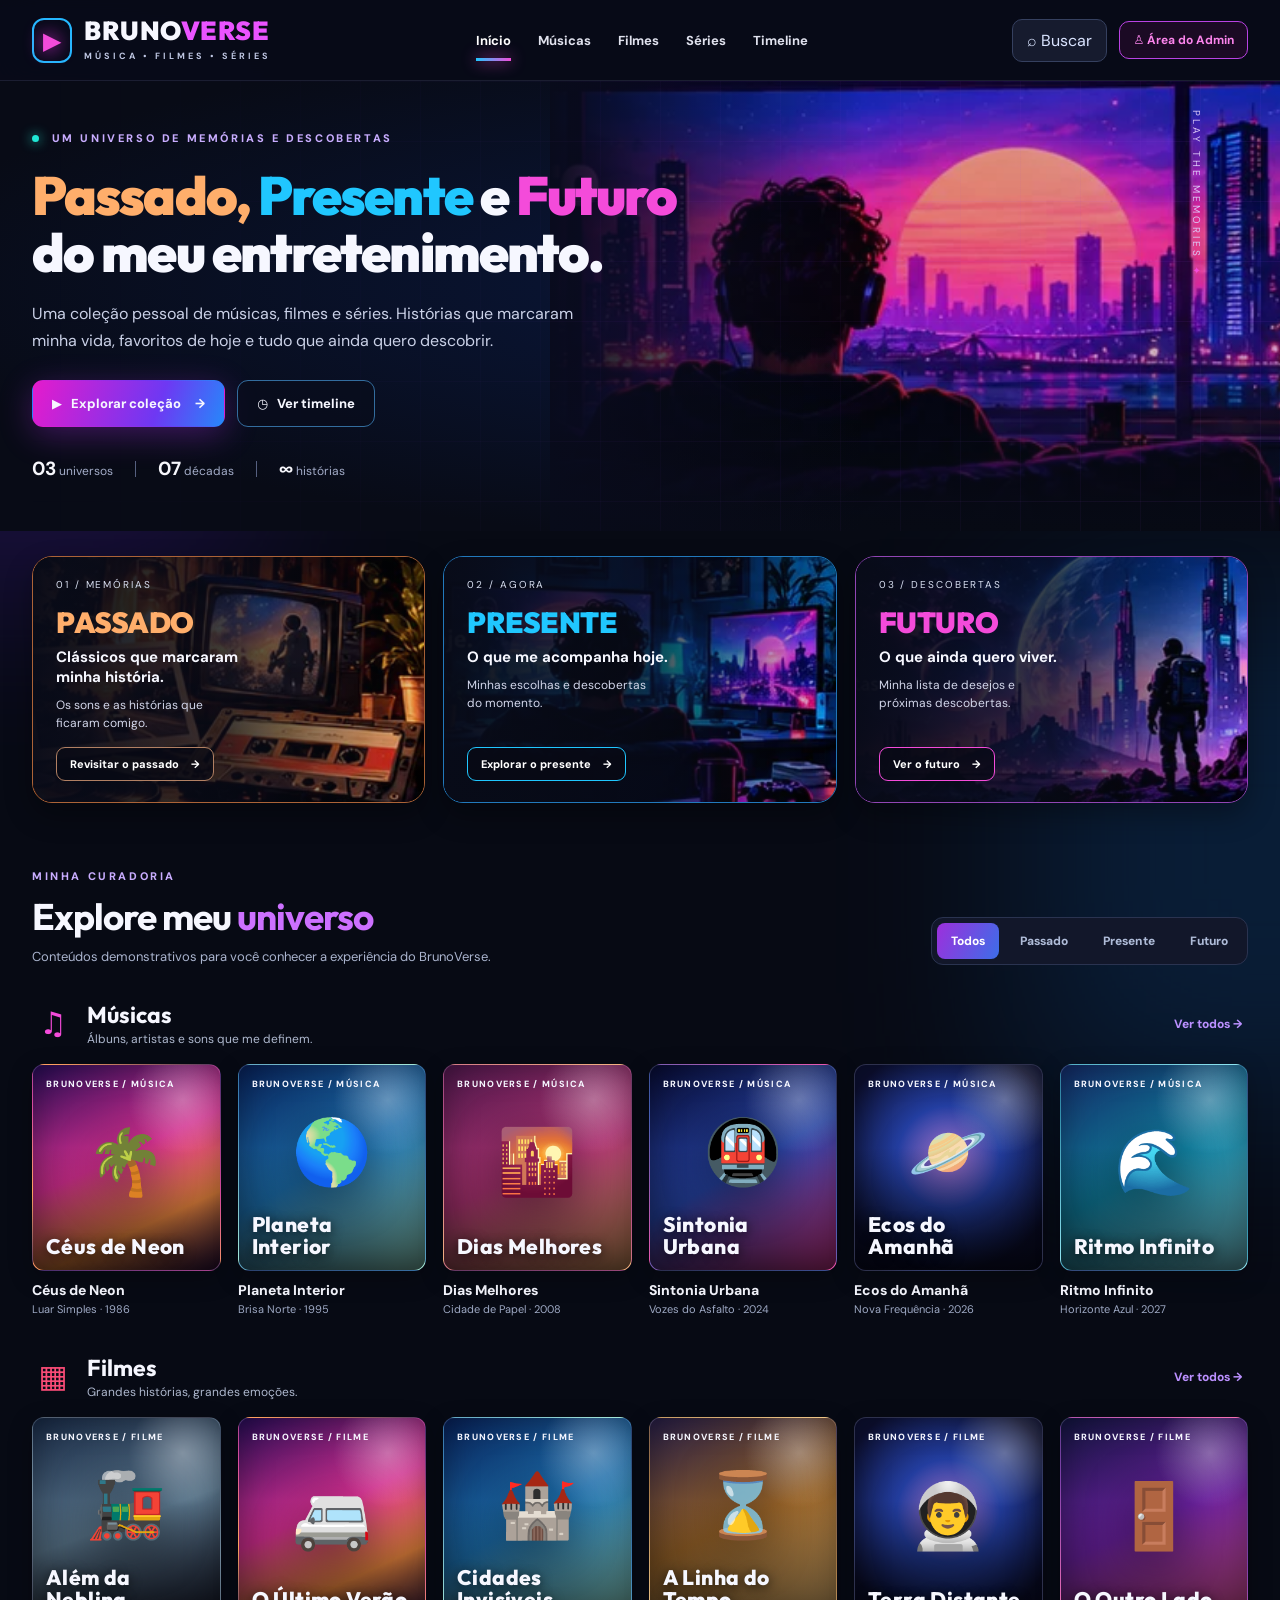
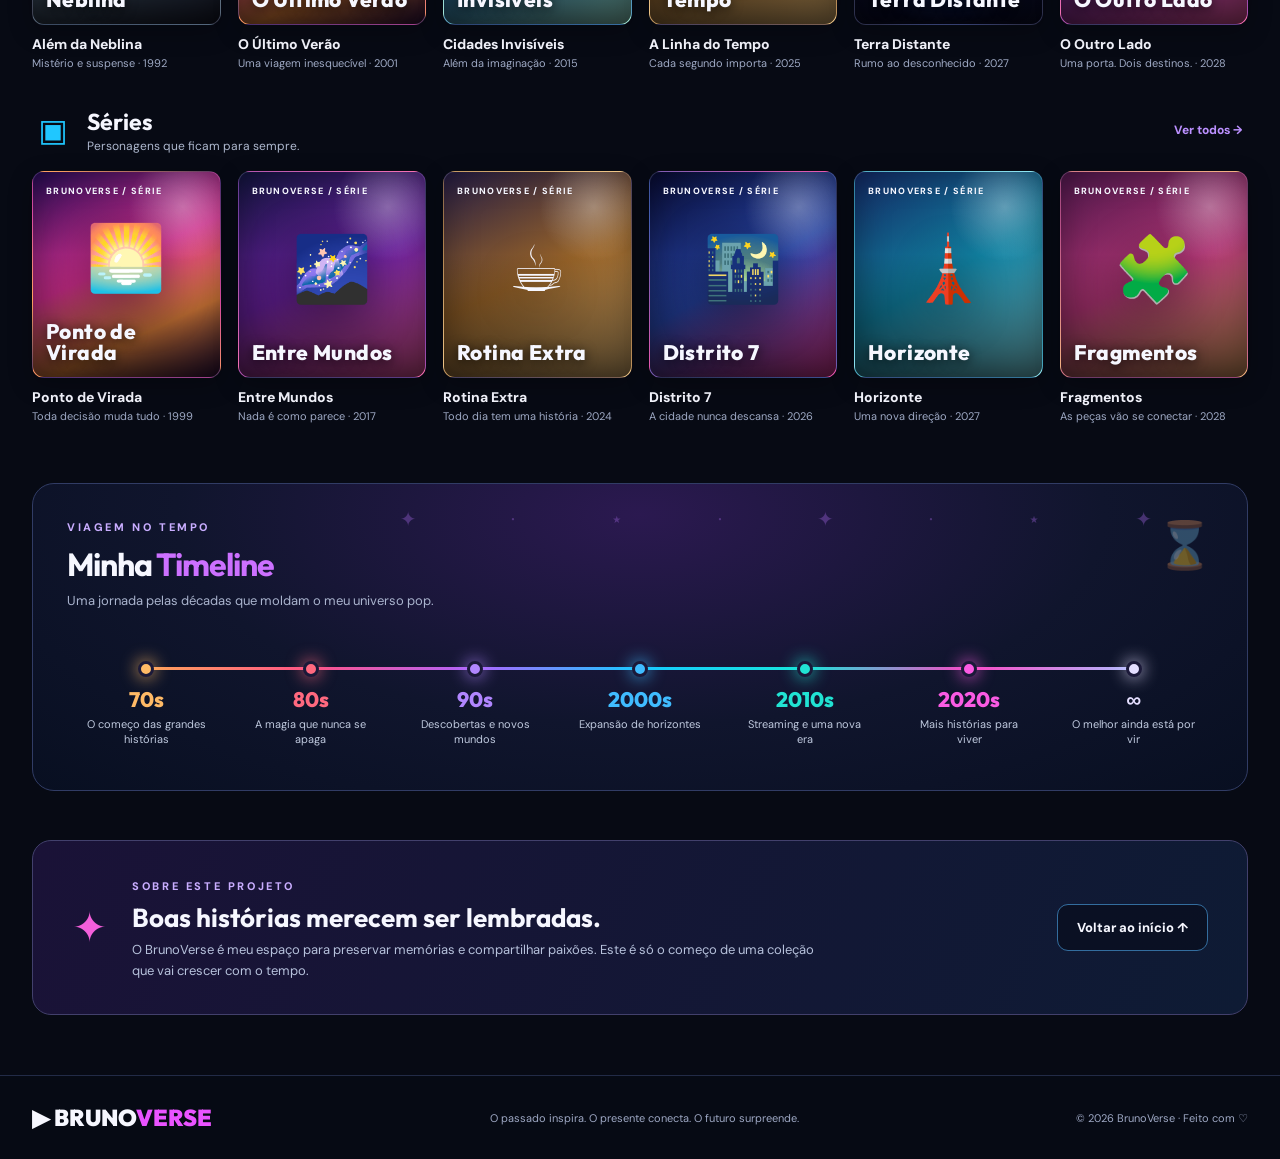
==== index.html @ 68a1fde8 "Atualizando V2.0 - BrunoVerse" ====
<!doctype html>
<html lang="pt-BR">
<head>
  <meta charset="UTF-8" />
  <meta name="viewport" content="width=device-width,initial-scale=1" />
  <meta name="theme-color" content="#080b16" />
  <meta name="description" content="BrunoVerse: música, filmes e séries através do passado, presente e futuro. Um universo pessoal de histórias e descobertas." />
  <title>BrunoVerse | Meu universo de entretenimento</title>
  <link rel="icon" href="assets/favicon.svg" type="image/svg+xml" />
  <link rel="stylesheet" href="css/style.css" />
  <script defer src="js/data.js"></script>
  <script defer src="js/app.js"></script>
</head>
<body>
  <a class="skip-link" href="#conteudo">Pular para o conteúdo</a>
  <div class="ambient ambient-a" aria-hidden="true"></div><div class="ambient ambient-b" aria-hidden="true"></div>
  <header class="site-header" id="topo">
    <div class="header-inner container">
      <a href="#inicio" class="brand" aria-label="BrunoVerse — início">
        <span class="brand-mark" aria-hidden="true">▶</span><span class="brand-text">BRUNO<span>VERSE</span><small>MÚSICA • FILMES • SÉRIES</small></span>
      </a>
      <nav id="menu" class="main-nav" aria-label="Navegação principal">
        <a class="nav-link active" href="#inicio">Início</a><a class="nav-link" href="#musicas">Músicas</a><a class="nav-link" href="#filmes">Filmes</a><a class="nav-link" href="#series">Séries</a><a class="nav-link" href="#timeline">Timeline</a>
      </nav>
      <div class="header-actions"><button class="icon-button search-trigger" id="open-search" aria-label="Abrir busca" title="Buscar conteúdos">⌕ <span>Buscar</span></button><button class="admin-button" id="admin-button" type="button">♙ <span>Área do Admin</span></button><button class="menu-toggle" id="menu-toggle" aria-label="Abrir menu" aria-expanded="false" aria-controls="menu">☰</button></div>
    </div>
  </header>
  <main id="conteudo">
    <section class="hero" id="inicio" aria-labelledby="hero-title">
      <div class="hero-art" aria-hidden="true"></div><div class="hero-grid" aria-hidden="true"></div>
      <div class="container hero-content"><div class="eyebrow"><span class="pulse"></span> UM UNIVERSO DE MEMÓRIAS E DESCOBERTAS</div><h1 id="hero-title"><span class="warm">Passado,</span> <span class="cool">Presente</span> e <span class="pink">Futuro</span><br>do meu entretenimento.</h1><p>Uma coleção pessoal de músicas, filmes e séries. Histórias que marcaram minha vida, favoritos de hoje e tudo que ainda quero descobrir.</p><div class="hero-buttons"><a class="btn btn-primary" href="#colecao">▶ &nbsp; Explorar coleção <span aria-hidden="true">→</span></a><a class="btn btn-outline" href="#timeline">◷ &nbsp; Ver timeline</a></div><div class="hero-stats"><span><strong>03</strong> universos</span><i></i><span><strong>07</strong> décadas</span><i></i><span><strong>∞</strong> histórias</span></div></div>
      <div class="hero-side-note" aria-hidden="true">PLAY THE MEMORIES <span>✦</span></div>
    </section>
    <section class="container eras-section" id="eras" aria-label="Explore passado, presente e futuro">
      <div class="era-card era-past" data-era="passado"><div class="era-bg"></div><div class="era-content"><span class="era-index">01 / MEMÓRIAS</span><h2>PASSADO</h2><strong>Clássicos que marcaram minha história.</strong><p>Os sons e as histórias que ficaram comigo.</p><button class="era-action" type="button" data-filter="passado">Revisitar o passado <span>→</span></button></div></div>
      <div class="era-card era-present" data-era="presente"><div class="era-bg"></div><div class="era-content"><span class="era-index">02 / AGORA</span><h2>PRESENTE</h2><strong>O que me acompanha hoje.</strong><p>Minhas escolhas e descobertas do momento.</p><button class="era-action" type="button" data-filter="presente">Explorar o presente <span>→</span></button></div></div>
      <div class="era-card era-future" data-era="futuro"><div class="era-bg"></div><div class="era-content"><span class="era-index">03 / DESCOBERTAS</span><h2>FUTURO</h2><strong>O que ainda quero viver.</strong><p>Minha lista de desejos e próximas descobertas.</p><button class="era-action" type="button" data-filter="futuro">Ver o futuro <span>→</span></button></div></div>
    </section>
    <section class="container collection" id="colecao" aria-labelledby="collection-title"><div class="collection-heading"><div><span class="overline">MINHA CURADORIA</span><h2 id="collection-title">Explore meu <span>universo</span></h2><p>Conteúdos demonstrativos para você conhecer a experiência do BrunoVerse.</p></div><div class="filter-buttons" role="group" aria-label="Filtrar por época"><button data-era-filter="todos" class="selected">Todos</button><button data-era-filter="passado">Passado</button><button data-era-filter="presente">Presente</button><button data-era-filter="futuro">Futuro</button></div></div>
    <div class="media-section" id="musicas"><div class="section-title"><div><span class="section-icon music-icon">♫</span><div><h3>Músicas</h3><p>Álbuns, artistas e sons que me definem.</p></div></div><button class="section-more" type="button" data-category="musica">Ver todos <span>→</span></button></div><div class="card-grid" data-container="musica"></div></div>
    <div class="media-section" id="filmes"><div class="section-title"><div><span class="section-icon film-icon">▦</span><div><h3>Filmes</h3><p>Grandes histórias, grandes emoções.</p></div></div><button class="section-more" type="button" data-category="filme">Ver todos <span>→</span></button></div><div class="card-grid" data-container="filme"></div></div>
    <div class="media-section" id="series"><div class="section-title"><div><span class="section-icon tv-icon">▣</span><div><h3>Séries</h3><p>Personagens que ficam para sempre.</p></div></div><button class="section-more" type="button" data-category="serie">Ver todos <span>→</span></button></div><div class="card-grid" data-container="serie"></div></div>
    <div id="empty-state" class="empty-state" hidden>Nenhum conteúdo encontrado para este filtro. Experimente outra época.</div>
    </section>
    <section class="container timeline-section" id="timeline"><div class="timeline-header"><div><span class="overline">VIAGEM NO TEMPO</span><h2>Minha <span>Timeline</span></h2><p>Uma jornada pelas décadas que moldam o meu universo pop.</p></div><span class="timeline-decor" aria-hidden="true">⌛</span></div><div class="timeline-track" aria-label="Décadas"><div class="decade" style="--decade:#ffba66"><span class="decade-dot"></span><strong>70s</strong><small>O começo das grandes histórias</small></div><div class="decade" style="--decade:#ff697f"><span class="decade-dot"></span><strong>80s</strong><small>A magia que nunca se apaga</small></div><div class="decade" style="--decade:#b186ff"><span class="decade-dot"></span><strong>90s</strong><small>Descobertas e novos mundos</small></div><div class="decade" style="--decade:#40bcff"><span class="decade-dot"></span><strong>2000s</strong><small>Expansão de horizontes</small></div><div class="decade" style="--decade:#21e3d3"><span class="decade-dot"></span><strong>2010s</strong><small>Streaming e uma nova era</small></div><div class="decade" style="--decade:#fa5be3"><span class="decade-dot"></span><strong>2020s</strong><small>Mais histórias para viver</small></div><div class="decade" style="--decade:#e4deff"><span class="decade-dot"></span><strong>∞</strong><small>O melhor ainda está por vir</small></div></div></section>
    <section class="container about-panel"><span class="about-symbol" aria-hidden="true">✦</span><div><span class="overline">SOBRE ESTE PROJETO</span><h2>Boas histórias merecem ser lembradas.</h2><p>O BrunoVerse é meu espaço para preservar memórias e compartilhar paixões. Este é só o começo de uma coleção que vai crescer com o tempo.</p></div><a href="#inicio" class="btn btn-outline">Voltar ao início ↑</a></section>
  </main>
  <footer class="footer"><div class="container footer-inner"><a href="#inicio" class="footer-brand">▶ BRUNO<span>VERSE</span></a><p>O passado inspira. O presente conecta. O futuro surpreende.</p><span>© <span id="year"></span> BrunoVerse · Feito com ♡</span></div></footer>
  <dialog id="detail-dialog" class="site-dialog"><button type="button" class="dialog-close" data-close aria-label="Fechar janela">✕</button><div id="detail-content"></div></dialog>
  <dialog id="search-dialog" class="site-dialog search-dialog"><button type="button" class="dialog-close" data-close aria-label="Fechar busca">✕</button><h2>Explorar o BrunoVerse</h2><label for="search-field">Busque por título, artista, gênero ou descrição</label><input id="search-field" type="search" placeholder="Ex.: neon, aventura, mistério..." autocomplete="off" /><div id="search-results" aria-live="polite"></div></dialog>
  <div id="toast" class="toast" role="status" aria-live="polite"></div>
</body></html>
---- css/style.css ----
@import url('https://fonts.googleapis.com/css2?family=DM+Sans:wght@400;500;600;700;800&family=Outfit:wght@400;500;600;700;800;900&display=swap');
:root{color-scheme:dark;--bg:#070a14;--panel:#101629;--line:#27304a;--text:#f6f7ff;--muted:#adb7d0;--pink:#f44bda;--cyan:#20c7ff;--warm:#ffae6b;--radius:20px;font-family:'DM Sans',system-ui,sans-serif;scroll-behavior:smooth}*{box-sizing:border-box}body{margin:0;background:var(--bg);color:var(--text);overflow-x:hidden}button,input{font:inherit}button{cursor:pointer}a{color:inherit;text-decoration:none}button:focus-visible,a:focus-visible,input:focus-visible{outline:2px solid #7fe7ff;outline-offset:4px}html{scroll-padding-top:88px}.container{width:min(1320px,calc(100% - 64px));margin-inline:auto}.ambient{position:absolute;pointer-events:none;filter:blur(95px);opacity:.22;z-index:-1}.ambient-a{height:490px;width:490px;background:#6125dd;top:100px;left:-240px}.ambient-b{height:510px;width:510px;background:#1261af;top:600px;right:-250px}.skip-link{position:absolute;top:-60px;left:20px;background:#fff;color:#000;padding:12px;z-index:99}.skip-link:focus{top:15px}.site-header{position:sticky;top:0;z-index:50;background:#080b18ed;backdrop-filter:blur(18px);border-bottom:1px solid #31365078}.header-inner{min-height:80px;display:flex;align-items:center;justify-content:space-between;gap:18px}.brand{display:flex;gap:12px;align-items:center;flex-shrink:0}.brand-mark{font-size:24px;color:var(--pink);text-shadow:0 0 18px #df2dda;border:2px solid #24b9ff;border-radius:12px;padding:5px 9px}.brand-text{font:900 26px/1 'Outfit',sans-serif;letter-spacing:.5px}.brand-text>span,.footer-brand>span{color:#ea53ff}.brand-text small{font:700 9px/1.4 'DM Sans',sans-serif;letter-spacing:3px;color:#bfc7e3;display:block;margin-top:6px}.main-nav{display:flex;gap:27px;align-items:center}.nav-link{font-size:13px;font-weight:700;color:#e0e2ee;padding:29px 0;position:relative;transition:color .2s}.nav-link:hover,.nav-link.active{color:#fff}.nav-link.active:after{position:absolute;content:'';height:3px;background:linear-gradient(90deg,var(--cyan),var(--pink));left:0;right:0;bottom:17px;box-shadow:0 0 15px var(--pink)}.header-actions{display:flex;align-items:center;gap:12px}.icon-button,.admin-button,.menu-toggle{border:1px solid #35405f;background:#161b2e;border-radius:10px;color:#dae4ff;padding:10px 13px;white-space:nowrap}.icon-button{min-width:95px}.admin-button{color:#fb84ec;border-color:#b942e3;background:#1b0a24;font-weight:700;font-size:12px}.menu-toggle{display:none}.hero{height:450px;display:flex;align-items:center;position:relative;isolation:isolate;overflow:hidden;background:radial-gradient(ellipse at 86% 45%,#602066 0,#09132f 36%,#080b16 79%)}.hero-art{position:absolute;z-index:-2;inset:0 0 0 43%;background-image:linear-gradient(90deg,#090b1b 0%,#090b1b00 43%),linear-gradient(0deg,#070a14 0%,transparent 44%),url('../assets/images/hero-city.webp');background-position:center,right bottom,center;background-size:cover,cover,cover;opacity:.88}.hero-grid{z-index:-1;position:absolute;inset:0;background-image:linear-gradient(#a64ff214 1px,transparent 1px),linear-gradient(90deg,#a64ff20f 1px,transparent 1px);background-size:60px 60px;mask-image:linear-gradient(to right,transparent,black)}.hero-content{position:relative}.eyebrow,.overline{letter-spacing:2.6px;font-size:11px;font-weight:800;color:#c9adff}.pulse{display:inline-block;width:7px;height:7px;background:#20e7d5;border-radius:50%;box-shadow:0 0 12px #20e7d5;margin-right:7px}h1,h2,h3,p{margin-top:0}h1,h2,h3{font-family:'Outfit',sans-serif}h1{font-size:clamp(36px,4.2vw,61px);line-height:1.06;max-width:850px;margin:22px 0 19px;letter-spacing:-1.9px;font-weight:900}.warm{color:var(--warm)}.cool{color:var(--cyan)}.pink{color:var(--pink)}.hero-content p{max-width:570px;color:#cad1e7;font-size:16px;line-height:1.72}.hero-buttons{display:flex;gap:12px;margin-top:25px}.btn{border:1px solid #6380aa;display:inline-flex;gap:14px;align-items:center;justify-content:center;border-radius:11px;font-size:13px;font-weight:800;padding:14px 19px;transition:transform .2s,box-shadow .2s}.btn:hover,.era-action:hover{transform:translateY(-3px)}.btn-primary{background:linear-gradient(110deg,#e51bcc,#6e38f3 65%,#2688fa);border-color:transparent;box-shadow:0 8px 33px #ac2fea54}.btn-outline{background:#080c1bad;border-color:#336d9e}.hero-stats{display:flex;align-items:center;gap:22px;margin-top:29px;color:#a3acc8;font-size:12px}.hero-stats strong{font-size:19px;color:#f7f7fc}.hero-stats i{height:16px;border-left:1px solid #566080}.hero-side-note{position:absolute;right:6%;top:29px;font-size:10px;letter-spacing:3px;color:#dac6f5;writing-mode:vertical-rl}.hero-side-note span{color:var(--pink)}.eras-section{display:grid;grid-template-columns:repeat(3,1fr);gap:18px;margin-top:25px}.era-card{position:relative;overflow:hidden;isolation:isolate;min-height:245px;border-radius:var(--radius);border:1px solid #535173;box-shadow:0 12px 28px #0005}.era-bg{position:absolute;inset:0;z-index:-2;background-position:right center;background-size:cover;transition:transform .4s}.era-card:hover .era-bg{transform:scale(1.06)}.era-card:after{content:'';position:absolute;inset:0;z-index:-1;background:linear-gradient(90deg,#080b18fa 0,#080b18c4 51%,#080b1809 100%)}.era-past{border-color:#ac6337;background:#21140b}.era-present{border-color:#2279bc;background:#03182c}.era-future{border-color:#9145b4;background:#1a0824}.era-past .era-bg{background-image:url('../assets/images/past-art.webp')}.era-present .era-bg{background-image:url('../assets/images/present-art.webp')}.era-future .era-bg{background-image:url('../assets/images/future-art.webp')}.era-content{padding:21px 23px;display:flex;align-items:flex-start;flex-direction:column;min-height:245px}.era-index{font-size:10px;letter-spacing:1.9px;color:#dae1f3}.era-card h2{margin:13px 0 6px;font-size:29px;font-weight:900;letter-spacing:-.5px}.era-past h2{color:var(--warm)}.era-present h2{color:var(--cyan)}.era-future h2{color:var(--pink)}.era-content strong{font-size:15px;max-width:205px}.era-content p{font-size:12px;color:#d2d6ea;max-width:190px;line-height:1.5;margin:9px 0 12px}.era-action{margin-top:auto;border:1px solid #b18063;background:#070914b8;color:#fff;border-radius:9px;padding:9px 13px;font-size:11px;font-weight:800;transition:transform .2s}.era-present .era-action{border-color:var(--cyan)}.era-future .era-action{border-color:var(--pink)}.era-action span{margin-left:9px}.collection{padding-top:61px}.collection-heading{display:flex;justify-content:space-between;align-items:end;gap:20px;margin-bottom:35px}.collection-heading h2,.timeline-header h2{font-size:37px;letter-spacing:-1px;margin:8px 0}.collection-heading h2 span,.timeline-header h2 span{color:#cc70ff}.collection-heading p,.timeline-header p{color:#aab4ce;margin-bottom:0;font-size:13px}.filter-buttons{display:flex;gap:7px;background:#12172a;padding:5px;border-radius:12px;border:1px solid #2a3350;flex-wrap:wrap}.filter-buttons button{color:#afbcd8;background:transparent;border:0;border-radius:8px;padding:10px 14px;font-size:12px;font-weight:800}.filter-buttons button.selected{background:linear-gradient(115deg,#9d2fdc,#3c6ee8);color:#fff}.media-section{scroll-margin-top:96px;margin:0 0 37px}.section-title,.section-title>div{display:flex;align-items:center;gap:13px}.section-title{justify-content:space-between;margin-bottom:17px}.section-title h3{font-size:23px;margin:0 0 2px}.section-title p{font-size:12px;color:#aeb8ce;margin:0}.section-icon{height:42px;width:42px;display:grid;place-items:center;font-size:31px}.music-icon{color:#f44bda}.film-icon{color:#fa4c77}.tv-icon{color:#20c7ff}.section-more{background:none;border:0;color:#bb90ff;font-weight:800;font-size:12px}.section-more:hover{color:#fff}.card-grid{display:grid;grid-template-columns:repeat(6,minmax(0,1fr));gap:17px}.media-card{background:transparent;color:inherit;text-align:left;border:0;padding:0;min-width:0;transition:transform .2s}.media-card:hover{transform:translateY(-5px)}.poster{aspect-ratio:4/4.4;width:100%;border-radius:12px;overflow:hidden;position:relative;display:flex;flex-direction:column;justify-content:space-between;padding:13px;border:1px solid #ffffff24;box-shadow:inset 0 0 35px #0005,0 7px 23px #0004}.poster:before{content:'';position:absolute;inset:0;z-index:0;background:radial-gradient(circle at 80% 17%,#ffffff55 0%,transparent 24%),linear-gradient(0deg,#000a 0%,transparent 60%)}.poster-emoji{font-size:clamp(30px,5vw,68px);align-self:center;margin:auto;filter:drop-shadow(0 10px 24px #0006);z-index:1}.poster-type,.poster-caption{position:relative;z-index:1;font-size:9px;font-weight:800;letter-spacing:1.3px;text-transform:uppercase}.poster-caption{letter-spacing:.4px;text-transform:none;font:800 clamp(14px,1.8vw,21px)/1.03 'Outfit',sans-serif;text-shadow:0 2px 12px #000c}.theme-sunset{background:linear-gradient(155deg,#240b52 0%,#d32f90 45%,#ff9245 73%,#381447 100%)}.theme-ocean{background:linear-gradient(150deg,#071f54,#1d6fad 48%,#9be8d4)}.theme-rose{background:linear-gradient(155deg,#4a1648,#b03575,#f5aa6d)}.theme-night{background:linear-gradient(150deg,#070a2f,#2744a6,#ed3da3)}.theme-cosmos{background:radial-gradient(circle at 50% 45%,#b981e4,#243fa3 35%,#0c0f30 78%)}.theme-aqua{background:linear-gradient(150deg,#132863,#117f9f,#81e5f3)}.theme-fog{background:linear-gradient(160deg,#172843,#5b778d,#181b2e)}.theme-gold{background:linear-gradient(155deg,#241c44,#976329,#f0c077)}.theme-violet{background:linear-gradient(155deg,#11143d,#69219d,#fa5ba9)}.media-title{font-size:14px;font-weight:800;white-space:nowrap;overflow:hidden;text-overflow:ellipsis;margin:10px 0 3px}.media-meta{font-size:11px;color:#9ea9c4;white-space:nowrap;overflow:hidden;text-overflow:ellipsis}.empty-state{padding:32px;text-align:center;background:#11182a;border:1px solid var(--line);border-radius:13px;color:var(--muted)}.timeline-section{margin-top:60px;scroll-margin-top:100px;border:1px solid #313c65;border-radius:22px;padding:31px 34px 37px;background:radial-gradient(ellipse at 50% 10%,#2b1950 0%,#10152d 54%,#080f21 100%);position:relative;overflow:hidden}.timeline-section:before{content:'✦  ·  ⋆  ·  ✦  ·  ⋆  ✦';position:absolute;right:50px;top:22px;letter-spacing:45px;font-size:20px;color:#8655c078;pointer-events:none}.timeline-header{display:flex;justify-content:space-between;position:relative}.timeline-header h2{font-size:32px}.timeline-decor{font-size:46px;opacity:.4}.timeline-track{display:grid;grid-template-columns:repeat(7,minmax(0,1fr));margin-top:52px;position:relative;gap:6px}.timeline-track:before{content:'';height:3px;background:linear-gradient(90deg,#ffa35a,#ff5388,#ae64ff,#16cbff,#18e5da,#fa49c4,#b0baff);position:absolute;top:6px;left:7%;right:7%}.decade{padding:25px 9px 0;text-align:center;position:relative}.decade-dot{position:absolute;top:0;left:calc(50% - 8px);width:16px;height:16px;border-radius:50%;background:var(--decade);box-shadow:0 0 17px var(--decade);border:3px solid #1b1939}.decade strong{color:var(--decade);font:800 21px 'Outfit',sans-serif;display:block}.decade small{color:#bfc9de;font-size:11px;line-height:1.4;display:block;max-width:125px;margin:5px auto}.about-panel{margin-top:49px;margin-bottom:60px;background:linear-gradient(115deg,#1a1237,#0e1b34);border:1px solid #42406c;border-radius:19px;padding:33px 39px;display:flex;gap:25px;align-items:center}.about-symbol{font-size:42px;color:#f45fdb}.about-panel>div{flex:1}.about-panel h2{margin:6px 0;font-size:26px}.about-panel p{margin:0;color:#b7c2dc;font-size:13px;line-height:1.6;max-width:700px}.footer{border-top:1px solid #222b47;padding:27px 0;background:#060a14}.footer-inner{display:flex;align-items:center;justify-content:space-between;gap:18px}.footer-brand{font:900 23px 'Outfit',sans-serif;white-space:nowrap}.footer-inner p,.footer-inner>span{font-size:11px;color:#9ea8c4;margin:0}.site-dialog{width:min(560px,calc(100% - 30px));max-height:85dvh;overflow:auto;border:1px solid #6756a1;background:#11172b;color:#f7f8ff;border-radius:20px;box-shadow:0 25px 80px #000c;padding:29px}.site-dialog::backdrop{background:#02040cbd;backdrop-filter:blur(5px)}.dialog-close{float:right;background:#232b45;border:1px solid #475170;border-radius:8px;color:white;padding:8px 12px}.detail-poster{height:140px;border-radius:12px;display:grid;place-items:center;font-size:70px;margin:22px 0 18px}.detail-label{color:#c894ff;font-weight:800;font-size:11px;letter-spacing:2px}.site-dialog h2{font-size:32px;margin:7px 0}.detail-sub{color:#a9b7d8}.detail-description{line-height:1.7}.detail-tags{display:flex;gap:8px;flex-wrap:wrap;margin-top:18px}.detail-tags span{background:#252e49;border:1px solid #3c466b;border-radius:20px;padding:7px 11px;font-size:12px}.search-dialog label{font-size:12px;color:#adb8d3;display:block;margin:12px 0}.search-dialog input{width:100%;border:1px solid #495679;border-radius:12px;background:#080d1a;color:white;padding:15px;margin-bottom:12px}.search-result{width:100%;border:0;border-bottom:1px solid #303955;background:none;color:#f8f7ff;padding:14px 5px;display:flex;justify-content:space-between;text-align:left}.search-result:hover{color:#87dcff}.search-result small{color:#9faac6}.toast{position:fixed;bottom:25px;left:50%;transform:translate(-50%,30px);background:#222747;border:1px solid #9d57dc;color:white;border-radius:13px;padding:16px 24px;max-width:min(550px,90vw);box-shadow:0 16px 45px #000b;z-index:90;opacity:0;pointer-events:none;transition:.25s}.toast.show{opacity:1;transform:translate(-50%,0)}
@media(max-width:1100px){.brand-text{font-size:22px}.main-nav{gap:16px}.icon-button span{display:none}.icon-button{min-width:auto}.container{width:min(1320px,calc(100% - 40px))}.card-grid{gap:12px}.poster{padding:9px}.hero{height:440px}}@media(max-width:780px){.header-inner{min-height:70px}.menu-toggle{display:block}.main-nav{display:none;position:absolute;top:69px;left:0;right:0;background:#0b1023;flex-direction:column;gap:0;border-bottom:1px solid #353f62;padding:10px 20px}.main-nav.open{display:flex}.nav-link{padding:13px;width:100%;text-align:center}.nav-link.active:after{bottom:5px;left:40%;right:40%}.admin-button span{display:none}.hero{height:auto;min-height:500px;padding:60px 0}.hero-art{left:20%;opacity:.5}.hero-content p{max-width:570px}.hero-side-note{display:none}.eras-section{grid-template-columns:1fr;gap:12px}.era-card,.era-content{min-height:203px}.era-card .era-bg{background-position:right 45%}.collection-heading{align-items:start;flex-direction:column}.card-grid{grid-template-columns:repeat(3,minmax(0,1fr));gap:18px}.poster{aspect-ratio:4/4.5}.poster-emoji{font-size:52px}.timeline-track{grid-template-columns:repeat(4,1fr);row-gap:27px}.timeline-track:before{display:none}.decade{padding-top:21px}.about-panel{flex-wrap:wrap}.footer-inner{flex-wrap:wrap}.footer-inner p{order:3;width:100%;text-align:center}}@media(max-width:470px){.container{width:calc(100% - 28px)}.brand-text{font-size:21px}.brand-text small{font-size:8px;letter-spacing:2px}.brand-mark{font-size:18px;padding:4px 7px}.header-actions{gap:6px}.hero{min-height:505px;padding:44px 0}.hero-content h1{font-size:38px;line-height:1.14;letter-spacing:-1px}.hero-content p{font-size:14px}.eyebrow{font-size:9px}.hero-buttons{flex-wrap:wrap}.hero-stats{gap:12px}.era-card,.era-content{min-height:210px}.collection{padding-top:40px}.collection-heading h2{font-size:31px}.filter-buttons{width:100%;justify-content:center}.filter-buttons button{flex:1;padding:9px 6px}.card-grid{grid-template-columns:repeat(2,minmax(0,1fr));gap:17px 12px}.poster-emoji{font-size:49px}.timeline-section{padding:26px 14px}.timeline-header h2{font-size:29px}.timeline-track{grid-template-columns:repeat(2,1fr)}.about-panel{padding:25px;gap:12px}.footer-inner{justify-content:center;text-align:center}.footer-inner>span{width:100%}}
@media(prefers-reduced-motion:reduce){*,*:before,*:after{scroll-behavior:auto!important;transition:none!important;animation:none!important}}
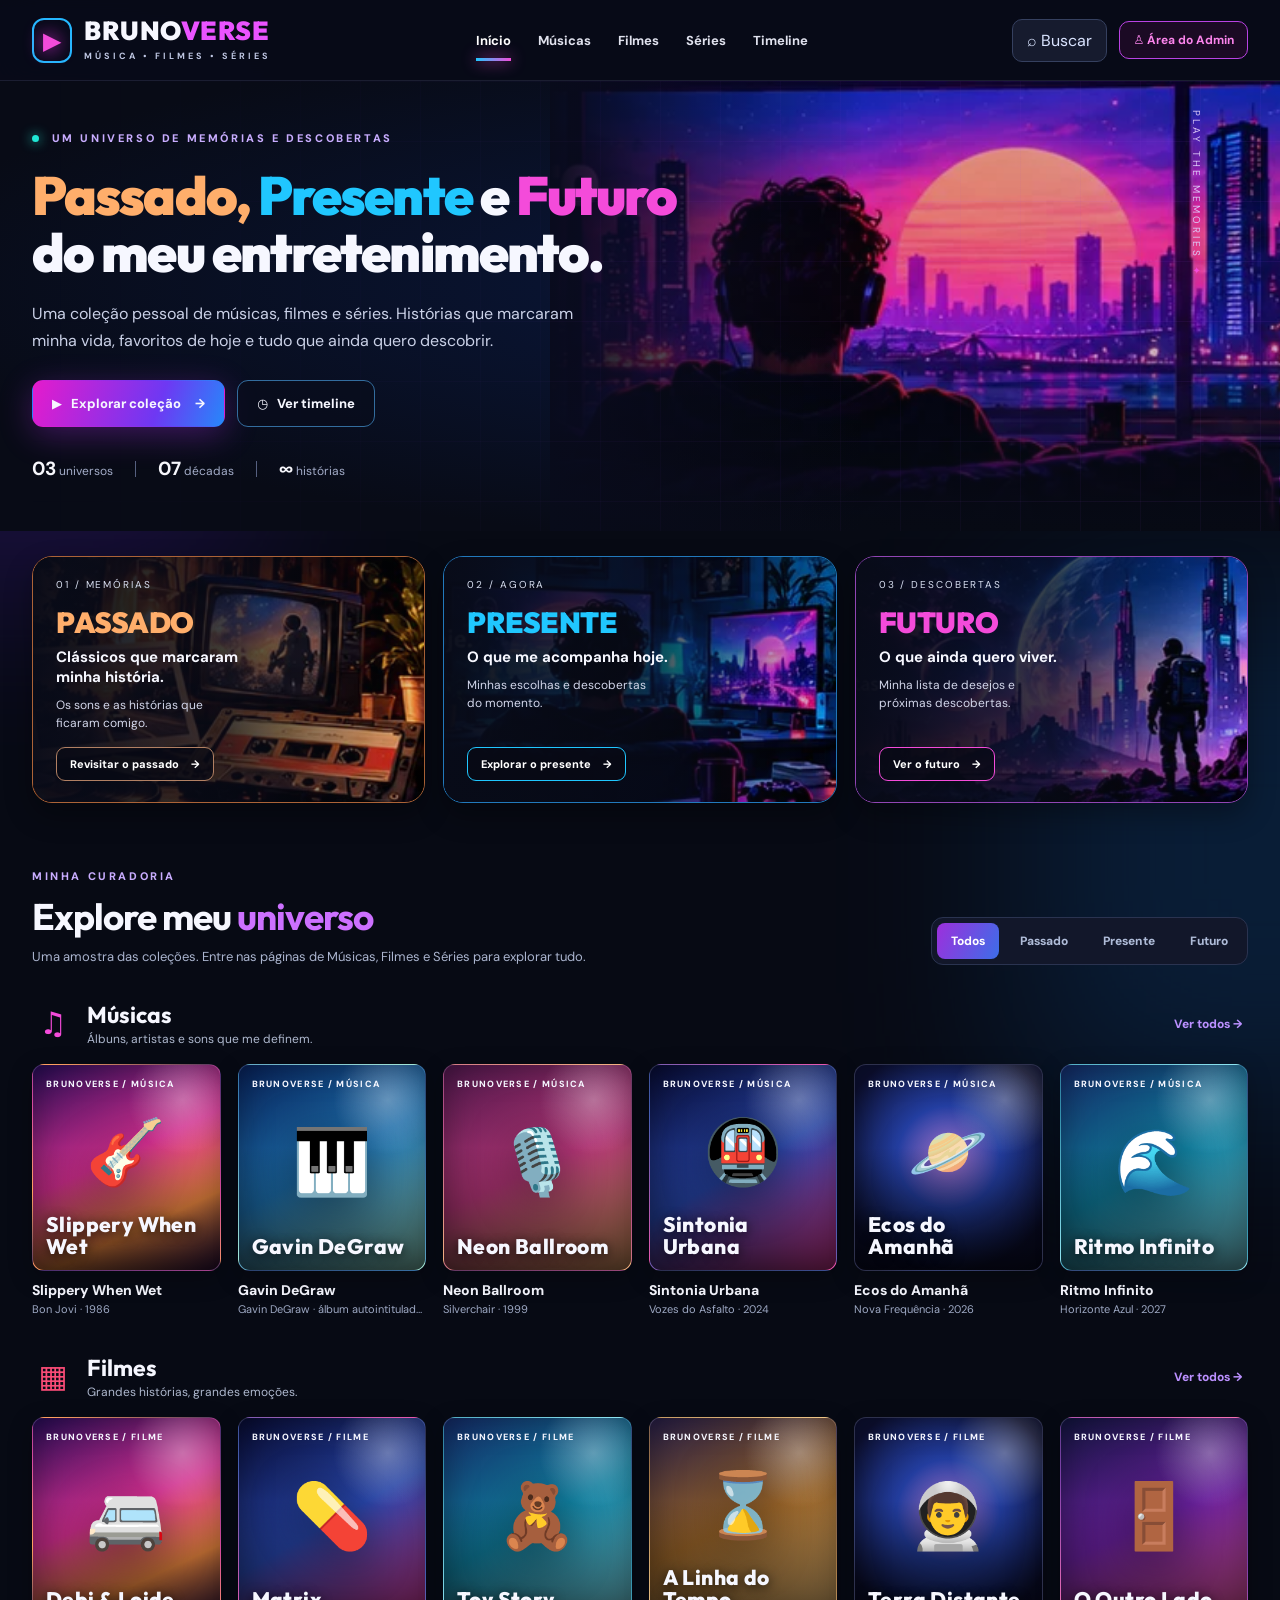
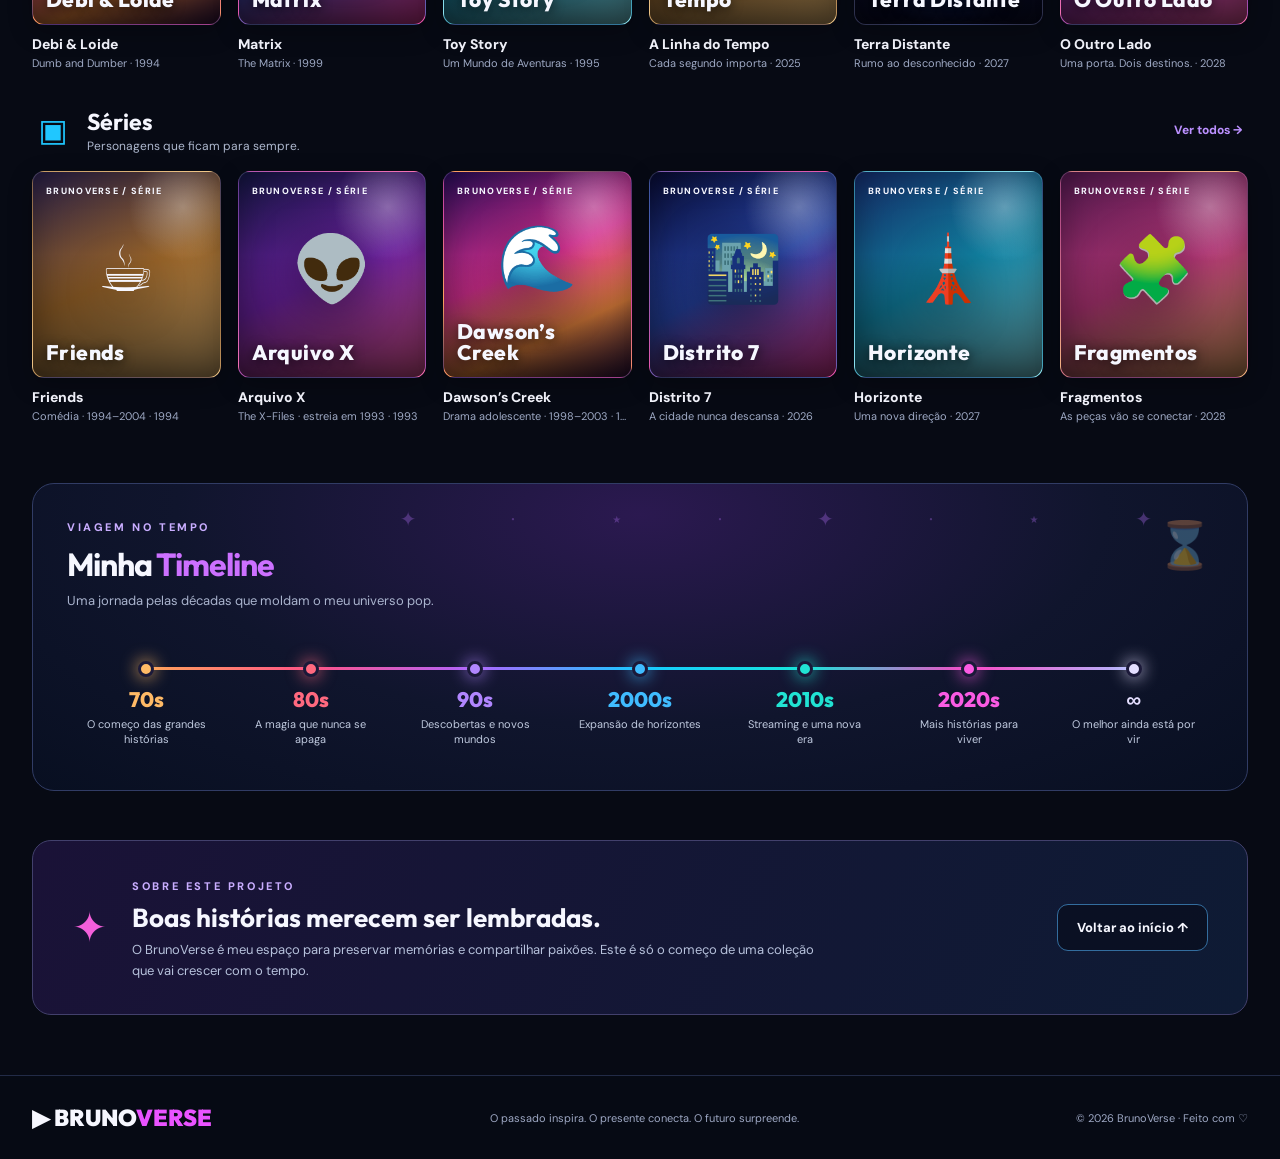
==== commit 194c693f: "Atualizando V3.0 - BrunoVerse" ====
--- a/index.html
+++ b/index.html
@@ -20,7 +20,7 @@
         <span class="brand-mark" aria-hidden="true">▶</span><span class="brand-text">BRUNO<span>VERSE</span><small>MÚSICA • FILMES • SÉRIES</small></span>
       </a>
       <nav id="menu" class="main-nav" aria-label="Navegação principal">
-        <a class="nav-link active" href="#inicio">Início</a><a class="nav-link" href="#musicas">Músicas</a><a class="nav-link" href="#filmes">Filmes</a><a class="nav-link" href="#series">Séries</a><a class="nav-link" href="#timeline">Timeline</a>
+        <a class="nav-link active" href="#inicio">Início</a><a class="nav-link" href="pages/musicas.html">Músicas</a><a class="nav-link" href="pages/filmes.html">Filmes</a><a class="nav-link" href="pages/series.html">Séries</a><a class="nav-link" href="#timeline">Timeline</a>
       </nav>
       <div class="header-actions"><button class="icon-button search-trigger" id="open-search" aria-label="Abrir busca" title="Buscar conteúdos">⌕ <span>Buscar</span></button><button class="admin-button" id="admin-button" type="button">♙ <span>Área do Admin</span></button><button class="menu-toggle" id="menu-toggle" aria-label="Abrir menu" aria-expanded="false" aria-controls="menu">☰</button></div>
     </div>
@@ -36,7 +36,7 @@
       <div class="era-card era-present" data-era="presente"><div class="era-bg"></div><div class="era-content"><span class="era-index">02 / AGORA</span><h2>PRESENTE</h2><strong>O que me acompanha hoje.</strong><p>Minhas escolhas e descobertas do momento.</p><button class="era-action" type="button" data-filter="presente">Explorar o presente <span>→</span></button></div></div>
       <div class="era-card era-future" data-era="futuro"><div class="era-bg"></div><div class="era-content"><span class="era-index">03 / DESCOBERTAS</span><h2>FUTURO</h2><strong>O que ainda quero viver.</strong><p>Minha lista de desejos e próximas descobertas.</p><button class="era-action" type="button" data-filter="futuro">Ver o futuro <span>→</span></button></div></div>
     </section>
-    <section class="container collection" id="colecao" aria-labelledby="collection-title"><div class="collection-heading"><div><span class="overline">MINHA CURADORIA</span><h2 id="collection-title">Explore meu <span>universo</span></h2><p>Conteúdos demonstrativos para você conhecer a experiência do BrunoVerse.</p></div><div class="filter-buttons" role="group" aria-label="Filtrar por época"><button data-era-filter="todos" class="selected">Todos</button><button data-era-filter="passado">Passado</button><button data-era-filter="presente">Presente</button><button data-era-filter="futuro">Futuro</button></div></div>
+    <section class="container collection" id="colecao" aria-labelledby="collection-title"><div class="collection-heading"><div><span class="overline">MINHA CURADORIA</span><h2 id="collection-title">Explore meu <span>universo</span></h2><p>Uma amostra das coleções. Entre nas páginas de Músicas, Filmes e Séries para explorar tudo.</p></div><div class="filter-buttons" role="group" aria-label="Filtrar por época"><button data-era-filter="todos" class="selected">Todos</button><button data-era-filter="passado">Passado</button><button data-era-filter="presente">Presente</button><button data-era-filter="futuro">Futuro</button></div></div>
     <div class="media-section" id="musicas"><div class="section-title"><div><span class="section-icon music-icon">♫</span><div><h3>Músicas</h3><p>Álbuns, artistas e sons que me definem.</p></div></div><button class="section-more" type="button" data-category="musica">Ver todos <span>→</span></button></div><div class="card-grid" data-container="musica"></div></div>
     <div class="media-section" id="filmes"><div class="section-title"><div><span class="section-icon film-icon">▦</span><div><h3>Filmes</h3><p>Grandes histórias, grandes emoções.</p></div></div><button class="section-more" type="button" data-category="filme">Ver todos <span>→</span></button></div><div class="card-grid" data-container="filme"></div></div>
     <div class="media-section" id="series"><div class="section-title"><div><span class="section-icon tv-icon">▣</span><div><h3>Séries</h3><p>Personagens que ficam para sempre.</p></div></div><button class="section-more" type="button" data-category="serie">Ver todos <span>→</span></button></div><div class="card-grid" data-container="serie"></div></div>
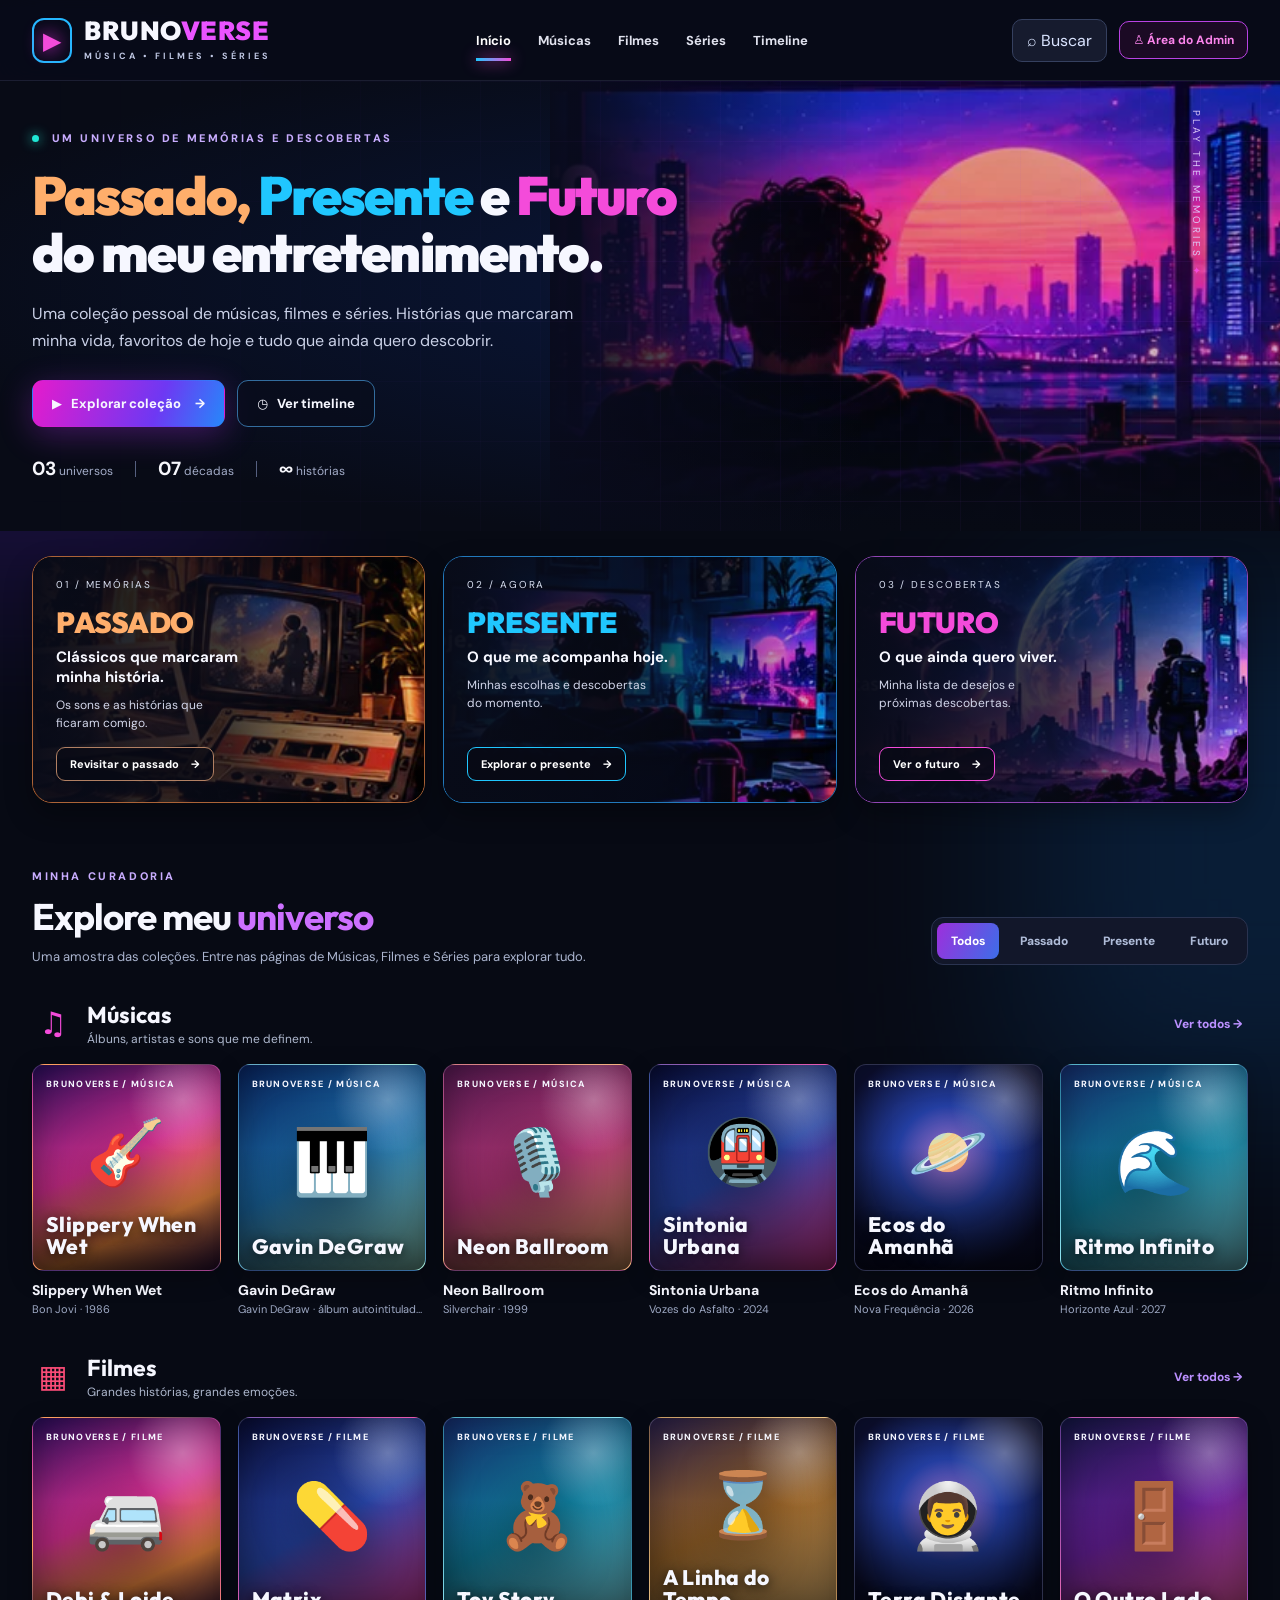
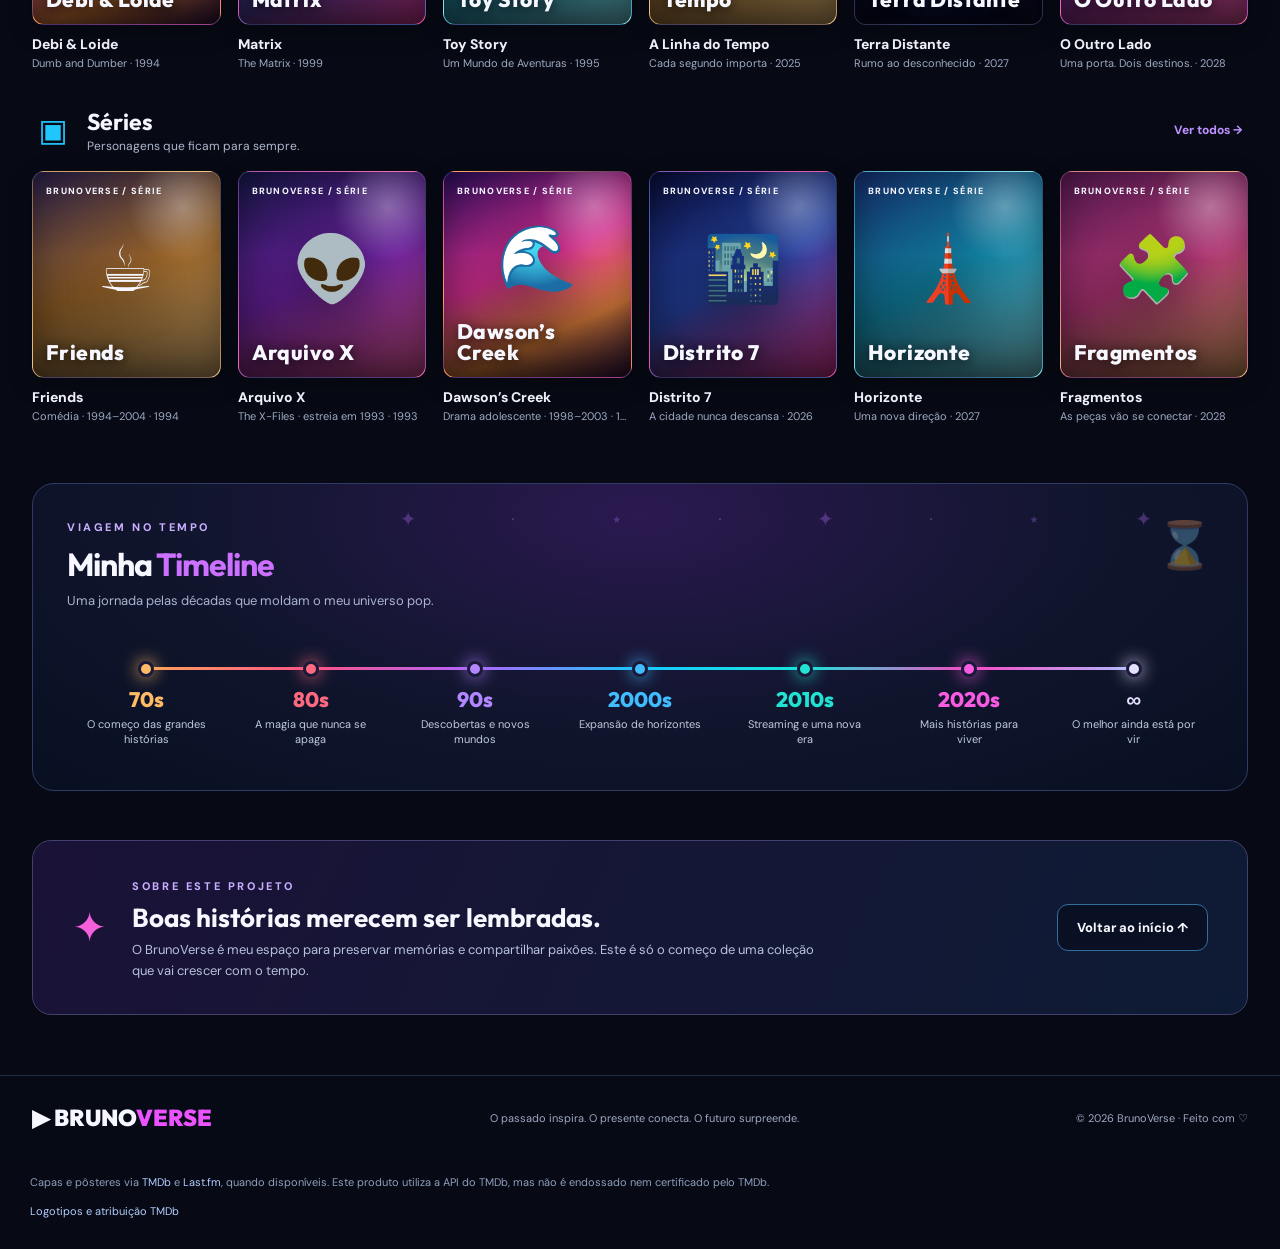
==== commit 0c151d7d: "Atualizando V3.1 - BrunoVerse" ====
--- a/index.html
+++ b/index.html
@@ -9,6 +9,7 @@
   <link rel="icon" href="assets/favicon.svg" type="image/svg+xml" />
   <link rel="stylesheet" href="css/style.css" />
   <script defer src="js/data.js"></script>
+  <script defer src="js/media.js"></script>
   <script defer src="js/app.js"></script>
 </head>
 <body>
@@ -49,4 +50,4 @@
   <dialog id="detail-dialog" class="site-dialog"><button type="button" class="dialog-close" data-close aria-label="Fechar janela">✕</button><div id="detail-content"></div></dialog>
   <dialog id="search-dialog" class="site-dialog search-dialog"><button type="button" class="dialog-close" data-close aria-label="Fechar busca">✕</button><h2>Explorar o BrunoVerse</h2><label for="search-field">Busque por título, artista, gênero ou descrição</label><input id="search-field" type="search" placeholder="Ex.: neon, aventura, mistério..." autocomplete="off" /><div id="search-results" aria-live="polite"></div></dialog>
   <div id="toast" class="toast" role="status" aria-live="polite"></div>
-</body></html>
+<section class="api-credits" aria-label="Créditos de dados e imagens"><p>Capas e pôsteres via <a href="https://www.themoviedb.org" target="_blank" rel="noopener noreferrer">TMDb</a> e <a href="https://www.last.fm" target="_blank" rel="noopener noreferrer">Last.fm</a>, quando disponíveis. Este produto utiliza a API do TMDb, mas não é endossado nem certificado pelo TMDb.</p><a href="https://www.themoviedb.org/about/logos-attribution" target="_blank" rel="noopener noreferrer">Logotipos e atribuição TMDb</a></section></body></html>
--- a/css/style.css
+++ b/css/style.css
@@ -2,3 +2,14 @@
 :root{color-scheme:dark;--bg:#070a14;--panel:#101629;--line:#27304a;--text:#f6f7ff;--muted:#adb7d0;--pink:#f44bda;--cyan:#20c7ff;--warm:#ffae6b;--radius:20px;font-family:'DM Sans',system-ui,sans-serif;scroll-behavior:smooth}*{box-sizing:border-box}body{margin:0;background:var(--bg);color:var(--text);overflow-x:hidden}button,input{font:inherit}button{cursor:pointer}a{color:inherit;text-decoration:none}button:focus-visible,a:focus-visible,input:focus-visible{outline:2px solid #7fe7ff;outline-offset:4px}html{scroll-padding-top:88px}.container{width:min(1320px,calc(100% - 64px));margin-inline:auto}.ambient{position:absolute;pointer-events:none;filter:blur(95px);opacity:.22;z-index:-1}.ambient-a{height:490px;width:490px;background:#6125dd;top:100px;left:-240px}.ambient-b{height:510px;width:510px;background:#1261af;top:600px;right:-250px}.skip-link{position:absolute;top:-60px;left:20px;background:#fff;color:#000;padding:12px;z-index:99}.skip-link:focus{top:15px}.site-header{position:sticky;top:0;z-index:50;background:#080b18ed;backdrop-filter:blur(18px);border-bottom:1px solid #31365078}.header-inner{min-height:80px;display:flex;align-items:center;justify-content:space-between;gap:18px}.brand{display:flex;gap:12px;align-items:center;flex-shrink:0}.brand-mark{font-size:24px;color:var(--pink);text-shadow:0 0 18px #df2dda;border:2px solid #24b9ff;border-radius:12px;padding:5px 9px}.brand-text{font:900 26px/1 'Outfit',sans-serif;letter-spacing:.5px}.brand-text>span,.footer-brand>span{color:#ea53ff}.brand-text small{font:700 9px/1.4 'DM Sans',sans-serif;letter-spacing:3px;color:#bfc7e3;display:block;margin-top:6px}.main-nav{display:flex;gap:27px;align-items:center}.nav-link{font-size:13px;font-weight:700;color:#e0e2ee;padding:29px 0;position:relative;transition:color .2s}.nav-link:hover,.nav-link.active{color:#fff}.nav-link.active:after{position:absolute;content:'';height:3px;background:linear-gradient(90deg,var(--cyan),var(--pink));left:0;right:0;bottom:17px;box-shadow:0 0 15px var(--pink)}.header-actions{display:flex;align-items:center;gap:12px}.icon-button,.admin-button,.menu-toggle{border:1px solid #35405f;background:#161b2e;border-radius:10px;color:#dae4ff;padding:10px 13px;white-space:nowrap}.icon-button{min-width:95px}.admin-button{color:#fb84ec;border-color:#b942e3;background:#1b0a24;font-weight:700;font-size:12px}.menu-toggle{display:none}.hero{height:450px;display:flex;align-items:center;position:relative;isolation:isolate;overflow:hidden;background:radial-gradient(ellipse at 86% 45%,#602066 0,#09132f 36%,#080b16 79%)}.hero-art{position:absolute;z-index:-2;inset:0 0 0 43%;background-image:linear-gradient(90deg,#090b1b 0%,#090b1b00 43%),linear-gradient(0deg,#070a14 0%,transparent 44%),url('../assets/images/hero-city.webp');background-position:center,right bottom,center;background-size:cover,cover,cover;opacity:.88}.hero-grid{z-index:-1;position:absolute;inset:0;background-image:linear-gradient(#a64ff214 1px,transparent 1px),linear-gradient(90deg,#a64ff20f 1px,transparent 1px);background-size:60px 60px;mask-image:linear-gradient(to right,transparent,black)}.hero-content{position:relative}.eyebrow,.overline{letter-spacing:2.6px;font-size:11px;font-weight:800;color:#c9adff}.pulse{display:inline-block;width:7px;height:7px;background:#20e7d5;border-radius:50%;box-shadow:0 0 12px #20e7d5;margin-right:7px}h1,h2,h3,p{margin-top:0}h1,h2,h3{font-family:'Outfit',sans-serif}h1{font-size:clamp(36px,4.2vw,61px);line-height:1.06;max-width:850px;margin:22px 0 19px;letter-spacing:-1.9px;font-weight:900}.warm{color:var(--warm)}.cool{color:var(--cyan)}.pink{color:var(--pink)}.hero-content p{max-width:570px;color:#cad1e7;font-size:16px;line-height:1.72}.hero-buttons{display:flex;gap:12px;margin-top:25px}.btn{border:1px solid #6380aa;display:inline-flex;gap:14px;align-items:center;justify-content:center;border-radius:11px;font-size:13px;font-weight:800;padding:14px 19px;transition:transform .2s,box-shadow .2s}.btn:hover,.era-action:hover{transform:translateY(-3px)}.btn-primary{background:linear-gradient(110deg,#e51bcc,#6e38f3 65%,#2688fa);border-color:transparent;box-shadow:0 8px 33px #ac2fea54}.btn-outline{background:#080c1bad;border-color:#336d9e}.hero-stats{display:flex;align-items:center;gap:22px;margin-top:29px;color:#a3acc8;font-size:12px}.hero-stats strong{font-size:19px;color:#f7f7fc}.hero-stats i{height:16px;border-left:1px solid #566080}.hero-side-note{position:absolute;right:6%;top:29px;font-size:10px;letter-spacing:3px;color:#dac6f5;writing-mode:vertical-rl}.hero-side-note span{color:var(--pink)}.eras-section{display:grid;grid-template-columns:repeat(3,1fr);gap:18px;margin-top:25px}.era-card{position:relative;overflow:hidden;isolation:isolate;min-height:245px;border-radius:var(--radius);border:1px solid #535173;box-shadow:0 12px 28px #0005}.era-bg{position:absolute;inset:0;z-index:-2;background-position:right center;background-size:cover;transition:transform .4s}.era-card:hover .era-bg{transform:scale(1.06)}.era-card:after{content:'';position:absolute;inset:0;z-index:-1;background:linear-gradient(90deg,#080b18fa 0,#080b18c4 51%,#080b1809 100%)}.era-past{border-color:#ac6337;background:#21140b}.era-present{border-color:#2279bc;background:#03182c}.era-future{border-color:#9145b4;background:#1a0824}.era-past .era-bg{background-image:url('../assets/images/past-art.webp')}.era-present .era-bg{background-image:url('../assets/images/present-art.webp')}.era-future .era-bg{background-image:url('../assets/images/future-art.webp')}.era-content{padding:21px 23px;display:flex;align-items:flex-start;flex-direction:column;min-height:245px}.era-index{font-size:10px;letter-spacing:1.9px;color:#dae1f3}.era-card h2{margin:13px 0 6px;font-size:29px;font-weight:900;letter-spacing:-.5px}.era-past h2{color:var(--warm)}.era-present h2{color:var(--cyan)}.era-future h2{color:var(--pink)}.era-content strong{font-size:15px;max-width:205px}.era-content p{font-size:12px;color:#d2d6ea;max-width:190px;line-height:1.5;margin:9px 0 12px}.era-action{margin-top:auto;border:1px solid #b18063;background:#070914b8;color:#fff;border-radius:9px;padding:9px 13px;font-size:11px;font-weight:800;transition:transform .2s}.era-present .era-action{border-color:var(--cyan)}.era-future .era-action{border-color:var(--pink)}.era-action span{margin-left:9px}.collection{padding-top:61px}.collection-heading{display:flex;justify-content:space-between;align-items:end;gap:20px;margin-bottom:35px}.collection-heading h2,.timeline-header h2{font-size:37px;letter-spacing:-1px;margin:8px 0}.collection-heading h2 span,.timeline-header h2 span{color:#cc70ff}.collection-heading p,.timeline-header p{color:#aab4ce;margin-bottom:0;font-size:13px}.filter-buttons{display:flex;gap:7px;background:#12172a;padding:5px;border-radius:12px;border:1px solid #2a3350;flex-wrap:wrap}.filter-buttons button{color:#afbcd8;background:transparent;border:0;border-radius:8px;padding:10px 14px;font-size:12px;font-weight:800}.filter-buttons button.selected{background:linear-gradient(115deg,#9d2fdc,#3c6ee8);color:#fff}.media-section{scroll-margin-top:96px;margin:0 0 37px}.section-title,.section-title>div{display:flex;align-items:center;gap:13px}.section-title{justify-content:space-between;margin-bottom:17px}.section-title h3{font-size:23px;margin:0 0 2px}.section-title p{font-size:12px;color:#aeb8ce;margin:0}.section-icon{height:42px;width:42px;display:grid;place-items:center;font-size:31px}.music-icon{color:#f44bda}.film-icon{color:#fa4c77}.tv-icon{color:#20c7ff}.section-more{background:none;border:0;color:#bb90ff;font-weight:800;font-size:12px}.section-more:hover{color:#fff}.card-grid{display:grid;grid-template-columns:repeat(6,minmax(0,1fr));gap:17px}.media-card{background:transparent;color:inherit;text-align:left;border:0;padding:0;min-width:0;transition:transform .2s}.media-card:hover{transform:translateY(-5px)}.poster{aspect-ratio:4/4.4;width:100%;border-radius:12px;overflow:hidden;position:relative;display:flex;flex-direction:column;justify-content:space-between;padding:13px;border:1px solid #ffffff24;box-shadow:inset 0 0 35px #0005,0 7px 23px #0004}.poster:before{content:'';position:absolute;inset:0;z-index:0;background:radial-gradient(circle at 80% 17%,#ffffff55 0%,transparent 24%),linear-gradient(0deg,#000a 0%,transparent 60%)}.poster-emoji{font-size:clamp(30px,5vw,68px);align-self:center;margin:auto;filter:drop-shadow(0 10px 24px #0006);z-index:1}.poster-type,.poster-caption{position:relative;z-index:1;font-size:9px;font-weight:800;letter-spacing:1.3px;text-transform:uppercase}.poster-caption{letter-spacing:.4px;text-transform:none;font:800 clamp(14px,1.8vw,21px)/1.03 'Outfit',sans-serif;text-shadow:0 2px 12px #000c}.theme-sunset{background:linear-gradient(155deg,#240b52 0%,#d32f90 45%,#ff9245 73%,#381447 100%)}.theme-ocean{background:linear-gradient(150deg,#071f54,#1d6fad 48%,#9be8d4)}.theme-rose{background:linear-gradient(155deg,#4a1648,#b03575,#f5aa6d)}.theme-night{background:linear-gradient(150deg,#070a2f,#2744a6,#ed3da3)}.theme-cosmos{background:radial-gradient(circle at 50% 45%,#b981e4,#243fa3 35%,#0c0f30 78%)}.theme-aqua{background:linear-gradient(150deg,#132863,#117f9f,#81e5f3)}.theme-fog{background:linear-gradient(160deg,#172843,#5b778d,#181b2e)}.theme-gold{background:linear-gradient(155deg,#241c44,#976329,#f0c077)}.theme-violet{background:linear-gradient(155deg,#11143d,#69219d,#fa5ba9)}.media-title{font-size:14px;font-weight:800;white-space:nowrap;overflow:hidden;text-overflow:ellipsis;margin:10px 0 3px}.media-meta{font-size:11px;color:#9ea9c4;white-space:nowrap;overflow:hidden;text-overflow:ellipsis}.empty-state{padding:32px;text-align:center;background:#11182a;border:1px solid var(--line);border-radius:13px;color:var(--muted)}.timeline-section{margin-top:60px;scroll-margin-top:100px;border:1px solid #313c65;border-radius:22px;padding:31px 34px 37px;background:radial-gradient(ellipse at 50% 10%,#2b1950 0%,#10152d 54%,#080f21 100%);position:relative;overflow:hidden}.timeline-section:before{content:'✦  ·  ⋆  ·  ✦  ·  ⋆  ✦';position:absolute;right:50px;top:22px;letter-spacing:45px;font-size:20px;color:#8655c078;pointer-events:none}.timeline-header{display:flex;justify-content:space-between;position:relative}.timeline-header h2{font-size:32px}.timeline-decor{font-size:46px;opacity:.4}.timeline-track{display:grid;grid-template-columns:repeat(7,minmax(0,1fr));margin-top:52px;position:relative;gap:6px}.timeline-track:before{content:'';height:3px;background:linear-gradient(90deg,#ffa35a,#ff5388,#ae64ff,#16cbff,#18e5da,#fa49c4,#b0baff);position:absolute;top:6px;left:7%;right:7%}.decade{padding:25px 9px 0;text-align:center;position:relative}.decade-dot{position:absolute;top:0;left:calc(50% - 8px);width:16px;height:16px;border-radius:50%;background:var(--decade);box-shadow:0 0 17px var(--decade);border:3px solid #1b1939}.decade strong{color:var(--decade);font:800 21px 'Outfit',sans-serif;display:block}.decade small{color:#bfc9de;font-size:11px;line-height:1.4;display:block;max-width:125px;margin:5px auto}.about-panel{margin-top:49px;margin-bottom:60px;background:linear-gradient(115deg,#1a1237,#0e1b34);border:1px solid #42406c;border-radius:19px;padding:33px 39px;display:flex;gap:25px;align-items:center}.about-symbol{font-size:42px;color:#f45fdb}.about-panel>div{flex:1}.about-panel h2{margin:6px 0;font-size:26px}.about-panel p{margin:0;color:#b7c2dc;font-size:13px;line-height:1.6;max-width:700px}.footer{border-top:1px solid #222b47;padding:27px 0;background:#060a14}.footer-inner{display:flex;align-items:center;justify-content:space-between;gap:18px}.footer-brand{font:900 23px 'Outfit',sans-serif;white-space:nowrap}.footer-inner p,.footer-inner>span{font-size:11px;color:#9ea8c4;margin:0}.site-dialog{width:min(560px,calc(100% - 30px));max-height:85dvh;overflow:auto;border:1px solid #6756a1;background:#11172b;color:#f7f8ff;border-radius:20px;box-shadow:0 25px 80px #000c;padding:29px}.site-dialog::backdrop{background:#02040cbd;backdrop-filter:blur(5px)}.dialog-close{float:right;background:#232b45;border:1px solid #475170;border-radius:8px;color:white;padding:8px 12px}.detail-poster{height:140px;border-radius:12px;display:grid;place-items:center;font-size:70px;margin:22px 0 18px}.detail-label{color:#c894ff;font-weight:800;font-size:11px;letter-spacing:2px}.site-dialog h2{font-size:32px;margin:7px 0}.detail-sub{color:#a9b7d8}.detail-description{line-height:1.7}.detail-tags{display:flex;gap:8px;flex-wrap:wrap;margin-top:18px}.detail-tags span{background:#252e49;border:1px solid #3c466b;border-radius:20px;padding:7px 11px;font-size:12px}.search-dialog label{font-size:12px;color:#adb8d3;display:block;margin:12px 0}.search-dialog input{width:100%;border:1px solid #495679;border-radius:12px;background:#080d1a;color:white;padding:15px;margin-bottom:12px}.search-result{width:100%;border:0;border-bottom:1px solid #303955;background:none;color:#f8f7ff;padding:14px 5px;display:flex;justify-content:space-between;text-align:left}.search-result:hover{color:#87dcff}.search-result small{color:#9faac6}.toast{position:fixed;bottom:25px;left:50%;transform:translate(-50%,30px);background:#222747;border:1px solid #9d57dc;color:white;border-radius:13px;padding:16px 24px;max-width:min(550px,90vw);box-shadow:0 16px 45px #000b;z-index:90;opacity:0;pointer-events:none;transition:.25s}.toast.show{opacity:1;transform:translate(-50%,0)}
 @media(max-width:1100px){.brand-text{font-size:22px}.main-nav{gap:16px}.icon-button span{display:none}.icon-button{min-width:auto}.container{width:min(1320px,calc(100% - 40px))}.card-grid{gap:12px}.poster{padding:9px}.hero{height:440px}}@media(max-width:780px){.header-inner{min-height:70px}.menu-toggle{display:block}.main-nav{display:none;position:absolute;top:69px;left:0;right:0;background:#0b1023;flex-direction:column;gap:0;border-bottom:1px solid #353f62;padding:10px 20px}.main-nav.open{display:flex}.nav-link{padding:13px;width:100%;text-align:center}.nav-link.active:after{bottom:5px;left:40%;right:40%}.admin-button span{display:none}.hero{height:auto;min-height:500px;padding:60px 0}.hero-art{left:20%;opacity:.5}.hero-content p{max-width:570px}.hero-side-note{display:none}.eras-section{grid-template-columns:1fr;gap:12px}.era-card,.era-content{min-height:203px}.era-card .era-bg{background-position:right 45%}.collection-heading{align-items:start;flex-direction:column}.card-grid{grid-template-columns:repeat(3,minmax(0,1fr));gap:18px}.poster{aspect-ratio:4/4.5}.poster-emoji{font-size:52px}.timeline-track{grid-template-columns:repeat(4,1fr);row-gap:27px}.timeline-track:before{display:none}.decade{padding-top:21px}.about-panel{flex-wrap:wrap}.footer-inner{flex-wrap:wrap}.footer-inner p{order:3;width:100%;text-align:center}}@media(max-width:470px){.container{width:calc(100% - 28px)}.brand-text{font-size:21px}.brand-text small{font-size:8px;letter-spacing:2px}.brand-mark{font-size:18px;padding:4px 7px}.header-actions{gap:6px}.hero{min-height:505px;padding:44px 0}.hero-content h1{font-size:38px;line-height:1.14;letter-spacing:-1px}.hero-content p{font-size:14px}.eyebrow{font-size:9px}.hero-buttons{flex-wrap:wrap}.hero-stats{gap:12px}.era-card,.era-content{min-height:210px}.collection{padding-top:40px}.collection-heading h2{font-size:31px}.filter-buttons{width:100%;justify-content:center}.filter-buttons button{flex:1;padding:9px 6px}.card-grid{grid-template-columns:repeat(2,minmax(0,1fr));gap:17px 12px}.poster-emoji{font-size:49px}.timeline-section{padding:26px 14px}.timeline-header h2{font-size:29px}.timeline-track{grid-template-columns:repeat(2,1fr)}.about-panel{padding:25px;gap:12px}.footer-inner{justify-content:center;text-align:center}.footer-inner>span{width:100%}}
 @media(prefers-reduced-motion:reduce){*,*:before,*:after{scroll-behavior:auto!important;transition:none!important;animation:none!important}}
+
+/* Capas e pôsteres externos: proporções preservadas sem sobreposição */
+.poster.poster-image{padding:0;background:#12172b;align-items:stretch;justify-content:stretch}
+.poster.poster-image::before{display:none}
+.poster-image img{display:block;width:100%;height:100%;object-fit:contain;background:#101422}
+.image-credit{position:absolute;right:5px;bottom:5px;padding:3px 6px;border-radius:5px;background:#090b16e8;color:#eee;font-size:9px;z-index:2}
+.detail-cover{display:flex;align-items:center;justify-content:center;margin:20px auto 16px;max-height:260px;min-height:160px}
+.detail-cover img{max-height:260px;max-width:100%;object-fit:contain;border-radius:11px}
+.media-source,.media-source a{font-size:12px;color:#95dcff}
+.api-credits{max-width:1320px;margin:auto;padding:15px 30px 28px;color:#8e9fbd;font-size:11px;line-height:1.6}
+.api-credits a{color:#b2ccff}
